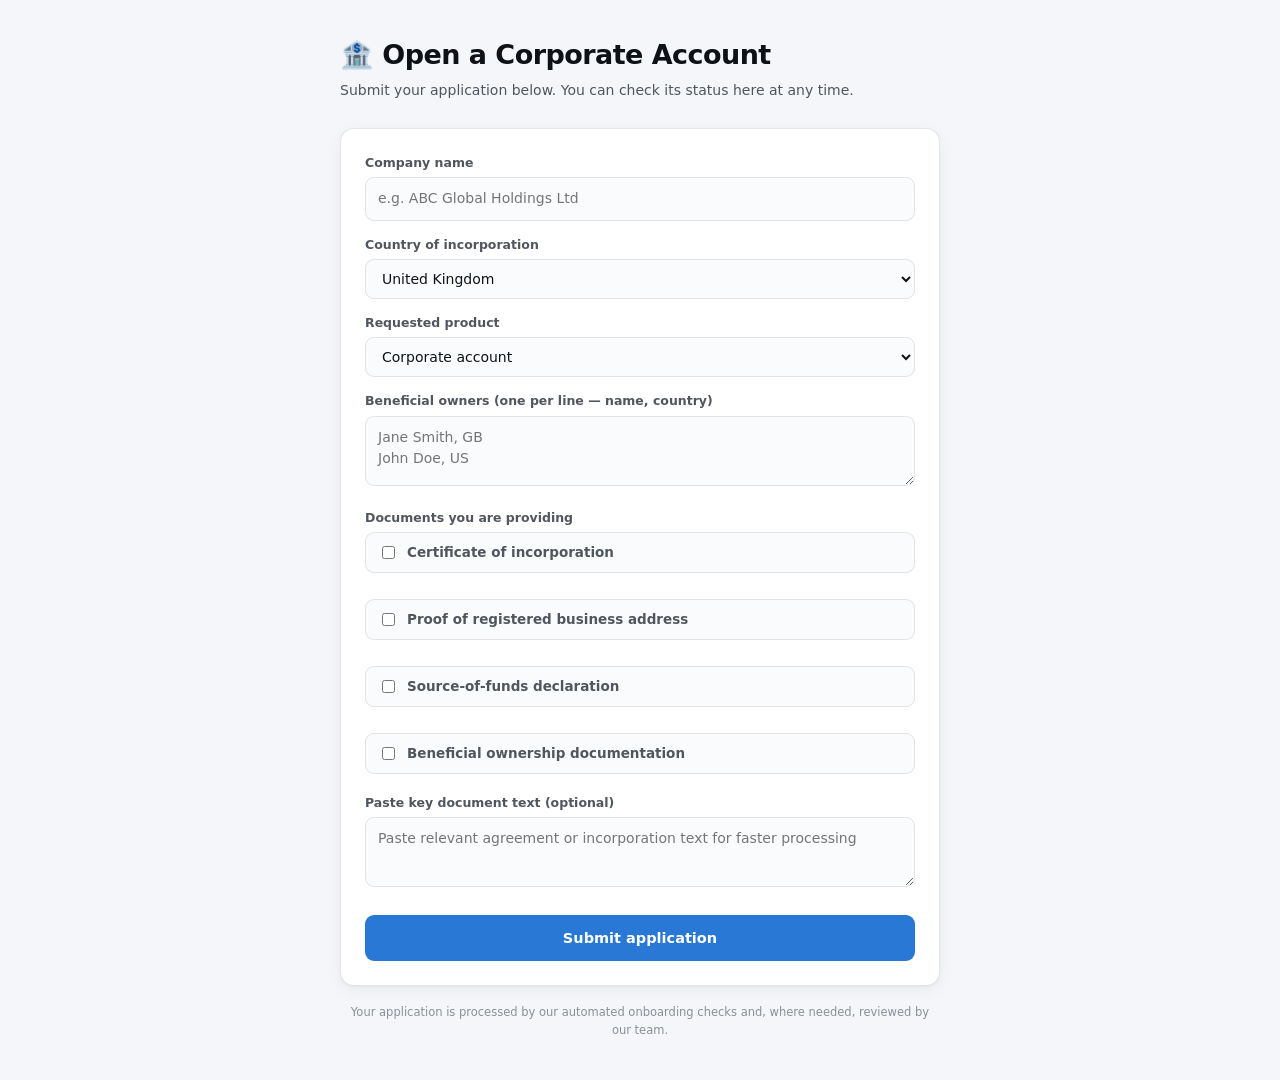
==== app/static/client/index.html @ 2878a498 "Login page for staff roles + client-facing intake portal Staff sign-in: - /login page with role pick" ====
<!doctype html>
<html lang="en">
<head>
<meta charset="utf-8">
<meta name="viewport" content="width=device-width, initial-scale=1">
<title>Open a Corporate Account</title>
<style>
  :root {
    color-scheme: light;
    --plane:#f4f6f9; --surface:#fff; --surface-2:#fafbfc;
    --ink:#0e1217; --ink-2:#51565e; --muted:#8a8f98;
    --grid:#e6e9ee; --hair:rgba(14,18,23,.10);
    --accent:#2a78d6; --accent-soft:#eaf2fc;
    --good:#0ca30c; --good-bg:rgba(12,163,12,.12);
    --warning:#d98a00; --warn-bg:rgba(217,138,0,.14);
    --critical:#d03b3b; --crit-bg:rgba(208,59,59,.12);
    --radius:14px; --shadow:0 1px 2px rgba(14,18,23,.04),0 4px 16px rgba(14,18,23,.05);
    --font:system-ui,-apple-system,"Segoe UI",Roboto,sans-serif;
  }
  @media (prefers-color-scheme:dark){:root:where(:not([data-theme="light"])){
    color-scheme:dark; --plane:#0c0e11; --surface:#16191d; --surface-2:#1b1f24;
    --ink:#f3f5f7; --ink-2:#b3b9c2; --muted:#7e848d; --grid:#262b31; --hair:rgba(255,255,255,.10);
    --accent:#3987e5; --accent-soft:#17273b;
    --good-bg:rgba(12,163,12,.20); --warn-bg:rgba(217,138,0,.20); --crit-bg:rgba(208,59,59,.20);
  }}
  *{box-sizing:border-box}
  body{margin:0;background:var(--plane);color:var(--ink);font-family:var(--font);line-height:1.55;-webkit-font-smoothing:antialiased}
  .wrap{max-width:640px;margin:0 auto;padding:34px 20px 40px}
  h1{font-size:clamp(21px,3vw,27px);font-weight:680;letter-spacing:-.02em;margin:0 0 4px}
  .sub{margin:0 0 26px;color:var(--ink-2);font-size:14px}
  .card{background:var(--surface);border:1px solid var(--hair);border-radius:var(--radius);box-shadow:var(--shadow);padding:24px;margin-bottom:18px}
  label{display:block;font-size:12.5px;font-weight:600;color:var(--ink-2);margin:14px 0 5px}
  label:first-child{margin-top:0}
  input[type=text],select,textarea{font:inherit;font-size:14px;width:100%;padding:10px 12px;border-radius:9px;border:1px solid var(--hair);background:var(--surface-2);color:var(--ink)}
  textarea{resize:vertical;min-height:70px}
  input:focus,select:focus,textarea:focus{outline:2px solid var(--accent);outline-offset:-1px}
  .docs{display:grid;gap:7px;margin-top:4px}
  .doc{display:flex;gap:9px;align-items:center;font-size:13.5px;color:var(--ink-2);border:1px solid var(--hair);border-radius:9px;padding:9px 12px;background:var(--surface-2);cursor:pointer}
  .doc input{accent-color:var(--accent)}
  button.pri{font:inherit;font-weight:600;font-size:14.5px;width:100%;margin-top:20px;padding:12px;border-radius:9px;border:none;background:var(--accent);color:#fff;cursor:pointer}
  button.pri:disabled{opacity:.5;cursor:default}
  .error{display:none;margin-top:14px;padding:10px 13px;border-radius:9px;background:var(--crit-bg);color:var(--critical);font-size:13px}

  /* status tracker */
  .steps{display:flex;gap:0;margin:20px 0 18px}
  .step{flex:1;text-align:center;position:relative;font-size:11.5px;color:var(--muted)}
  .step .dot{width:26px;height:26px;border-radius:50%;background:var(--surface-2);border:2px solid var(--grid);margin:0 auto 6px;display:flex;align-items:center;justify-content:center;font-size:12px}
  .step::before{content:"";position:absolute;top:13px;left:-50%;width:100%;height:2px;background:var(--grid);z-index:-1}
  .step:first-child::before{display:none}
  .step.done .dot{background:var(--accent);border-color:var(--accent);color:#fff}
  .step.done{color:var(--ink-2)}
  .step.now .dot{border-color:var(--accent);color:var(--accent);font-weight:700}
  .step.now{color:var(--accent);font-weight:600}
  .status-msg{border-radius:10px;padding:14px 16px;font-size:14px}
  .status-msg.under_review{background:var(--warn-bg);color:var(--warning)}
  .status-msg.approved{background:var(--good-bg);color:var(--good)}
  .status-msg.declined{background:var(--crit-bg);color:var(--critical)}
  .status-msg.additional_documents_needed,.status-msg.received{background:var(--accent-soft);color:var(--accent)}
  .outstanding{margin:14px 0 0;padding:0 0 0 4px;list-style:none}
  .outstanding li{font-size:13.5px;color:var(--ink-2);padding:6px 0;border-bottom:1px solid var(--grid)}
  .outstanding li::before{content:"📄 ";margin-right:4px}
  .meta{font-size:12px;color:var(--muted);margin-top:14px}
  .rowbtns{display:flex;gap:9px;margin-top:18px}
  .btn{font:inherit;font-size:13px;flex:1;padding:9px;border-radius:9px;border:1px solid var(--hair);background:var(--surface);color:var(--ink-2);cursor:pointer}
  .btn:hover{color:var(--ink)}
  footer{font-size:11.5px;color:var(--muted);text-align:center;margin-top:8px}
</style>
</head>
<body>
<div class="wrap">
  <h1>🏦 Open a Corporate Account</h1>
  <p class="sub">Submit your application below. You can check its status here at any time.</p>

  <!-- intake form -->
  <form class="card" id="intake">
    <label for="company">Company name</label>
    <input type="text" id="company" placeholder="e.g. ABC Global Holdings Ltd" required>

    <label for="jurisdiction">Country of incorporation</label>
    <select id="jurisdiction">
      <option value="GB">United Kingdom</option><option value="US">United States</option>
      <option value="IE">Ireland</option><option value="DE">Germany</option>
      <option value="FR">France</option><option value="KY">Cayman Islands</option>
      <option value="SG">Singapore</option><option value="CH">Switzerland</option>
    </select>

    <label for="product">Requested product</label>
    <select id="product">
      <option>Corporate account</option><option>Trading & custody</option>
      <option>FX & payments</option><option>Advisory mandate</option>
    </select>

    <label for="owners">Beneficial owners (one per line — name, country)</label>
    <textarea id="owners" placeholder="Jane Smith, GB&#10;John Doe, US"></textarea>

    <label>Documents you are providing</label>
    <div class="docs" id="docs">
      <label class="doc"><input type="checkbox" value="certificate_of_incorporation">Certificate of incorporation</label>
      <label class="doc"><input type="checkbox" value="proof_of_registered_address">Proof of registered business address</label>
      <label class="doc"><input type="checkbox" value="source_of_funds_declaration">Source-of-funds declaration</label>
      <label class="doc"><input type="checkbox" value="beneficial_ownership_evidence">Beneficial ownership documentation</label>
    </div>

    <label for="doctext">Paste key document text (optional)</label>
    <textarea id="doctext" placeholder="Paste relevant agreement or incorporation text for faster processing"></textarea>

    <button class="pri" id="submitBtn" type="submit">Submit application</button>
    <div class="error" id="error"></div>
  </form>

  <!-- status tracker (hidden until an application exists) -->
  <div class="card" id="statusCard" style="display:none">
    <h1 style="font-size:18px" id="stTitle">Application status</h1>
    <div class="steps" id="steps">
      <div class="step" data-s="received"><div class="dot">1</div>Received</div>
      <div class="step" data-s="screening"><div class="dot">2</div>Screening</div>
      <div class="step" data-s="review"><div class="dot">3</div>Review</div>
      <div class="step" data-s="decision"><div class="dot">4</div>Decision</div>
    </div>
    <div class="status-msg" id="stMsg"></div>
    <ul class="outstanding" id="stDocs"></ul>
    <div class="meta" id="stMeta"></div>
    <div class="rowbtns">
      <button class="btn" id="refreshBtn" type="button">↻ Check status</button>
      <button class="btn" id="newBtn" type="button">Start a new application</button>
    </div>
  </div>

  <footer>Your application is processed by our automated onboarding checks and, where needed, reviewed by our team.</footer>
</div>

<script>
(function () {
  const form = document.getElementById("intake");
  const statusCard = document.getElementById("statusCard");
  const errorEl = document.getElementById("error");
  const submitBtn = document.getElementById("submitBtn");

  const K_TOKEN = "client_token", K_APP = "client_app_id", K_CO = "client_company";

  function stepIndex(status) {
    // received=0 screening=1 review=2 decision=3
    if (status === "approved" || status === "declined") return 3;
    if (status === "under_review") return 2;
    return 1; // received / additional docs => screening stage
  }

  function renderStatus(view) {
    form.style.display = "none";
    statusCard.style.display = "block";
    document.getElementById("stTitle").textContent =
      "Application " + view.applicationId + " · " + view.company;
    const idx = stepIndex(view.status);
    document.querySelectorAll(".step").forEach((el, i) => {
      el.classList.toggle("done", i < idx || (i === 3 && idx === 3));
      el.classList.toggle("now", i === idx && idx < 3);
      if (i === 3 && idx === 3) el.querySelector(".dot").textContent = view.status === "approved" ? "✓" : "✕";
    });
    const msg = document.getElementById("stMsg");
    msg.className = "status-msg " + view.status;
    msg.textContent = view.message;
    const docs = document.getElementById("stDocs");
    docs.textContent = "";
    (view.outstandingDocuments || []).forEach((d) => {
      const li = document.createElement("li");
      li.textContent = d;
      docs.appendChild(li);
    });
    document.getElementById("stMeta").textContent =
      "Submitted " + new Date(view.submittedAt).toLocaleString() + " · " + view.product;
  }

  async function checkStatus() {
    const token = sessionStorage.getItem(K_TOKEN);
    const appId = sessionStorage.getItem(K_APP);
    if (!token || !appId) return false;
    try {
      const response = await fetch("/api/client/status/" + appId, {
        headers: { Authorization: "Bearer " + token },
      });
      if (!response.ok) return false;
      renderStatus(await response.json());
      return true;
    } catch (e) { return false; }
  }

  form.addEventListener("submit", async (event) => {
    event.preventDefault();
    errorEl.style.display = "none";
    submitBtn.disabled = true;
    const owners = document.getElementById("owners").value.trim().split("\n")
      .map((line) => line.trim()).filter(Boolean)
      .map((line) => {
        const [name, country] = line.split(",").map((s) => s.trim());
        return { name: name, country: country || "" };
      });
    const docs = Array.from(document.querySelectorAll("#docs input:checked")).map((el) => el.value);
    try {
      const response = await fetch("/api/client/apply", {
        method: "POST",
        headers: { "Content-Type": "application/json" },
        body: JSON.stringify({
          companyName: document.getElementById("company").value.trim(),
          jurisdiction: document.getElementById("jurisdiction").value,
          product: document.getElementById("product").value,
          beneficialOwners: owners,
          documentsProvided: docs,
          documentText: document.getElementById("doctext").value.trim() || null,
        }),
      });
      const data = await response.json();
      if (!response.ok) throw new Error(data.detail || "Submission failed");
      sessionStorage.setItem(K_TOKEN, data.accessToken);
      sessionStorage.setItem(K_APP, data.applicationId);
      sessionStorage.setItem(K_CO, data.company);
      delete data.accessToken;
      renderStatus(data);
    } catch (err) {
      errorEl.textContent = String(err.message || err);
      errorEl.style.display = "block";
    } finally {
      submitBtn.disabled = false;
    }
  });

  document.getElementById("refreshBtn").addEventListener("click", checkStatus);
  document.getElementById("newBtn").addEventListener("click", () => {
    sessionStorage.removeItem(K_TOKEN);
    sessionStorage.removeItem(K_APP);
    sessionStorage.removeItem(K_CO);
    statusCard.style.display = "none";
    form.style.display = "block";
    form.reset();
  });

  // Returning client: show their application status straight away.
  checkStatus();
})();
</script>
</body>
</html>
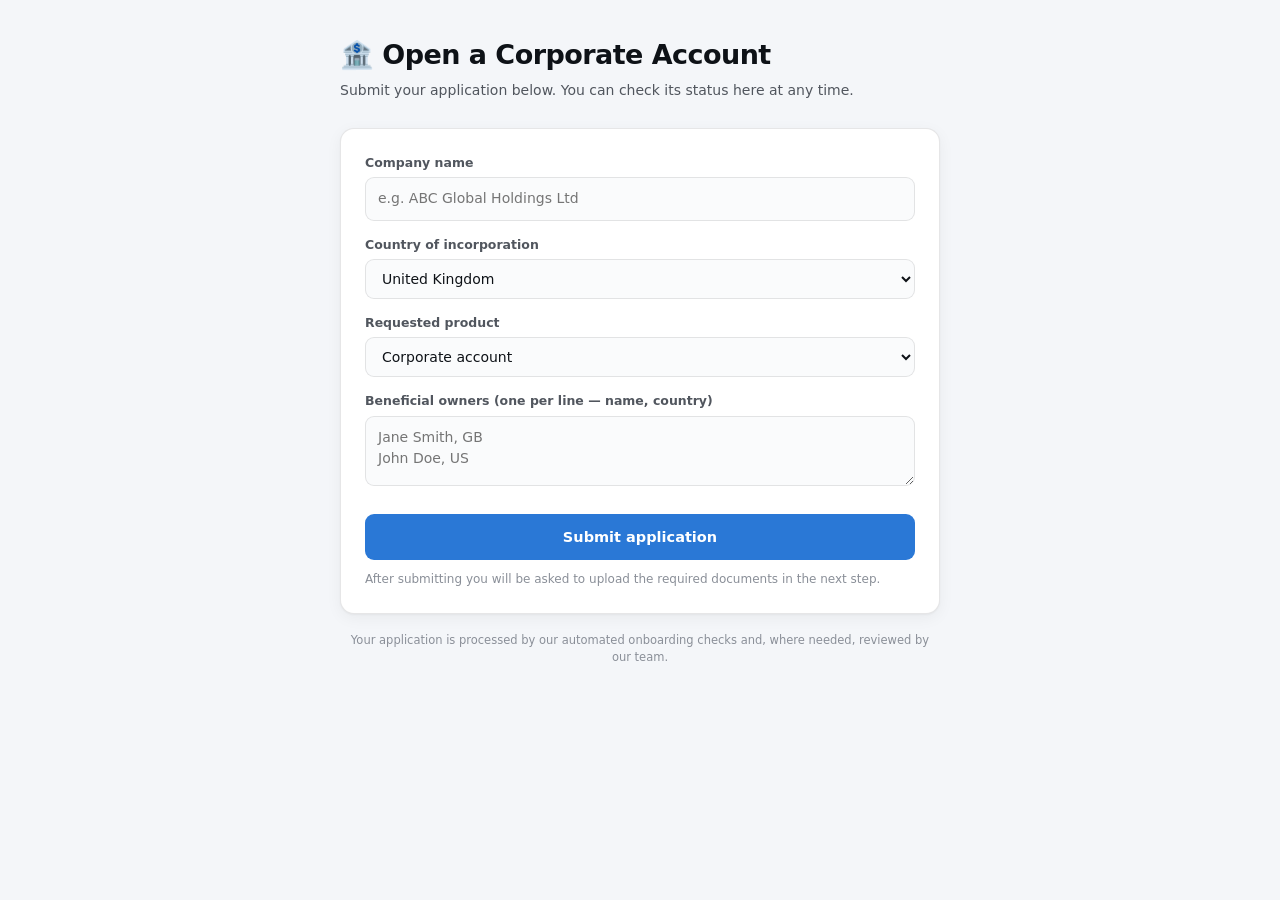
==== commit 6bde6d2d: "Client portal: document upload step + mandatory human approval - POST /api/client/documents/{applica" ====
--- a/app/static/client/index.html
+++ b/app/static/client/index.html
@@ -34,9 +34,6 @@
   input[type=text],select,textarea{font:inherit;font-size:14px;width:100%;padding:10px 12px;border-radius:9px;border:1px solid var(--hair);background:var(--surface-2);color:var(--ink)}
   textarea{resize:vertical;min-height:70px}
   input:focus,select:focus,textarea:focus{outline:2px solid var(--accent);outline-offset:-1px}
-  .docs{display:grid;gap:7px;margin-top:4px}
-  .doc{display:flex;gap:9px;align-items:center;font-size:13.5px;color:var(--ink-2);border:1px solid var(--hair);border-radius:9px;padding:9px 12px;background:var(--surface-2);cursor:pointer}
-  .doc input{accent-color:var(--accent)}
   button.pri{font:inherit;font-weight:600;font-size:14.5px;width:100%;margin-top:20px;padding:12px;border-radius:9px;border:none;background:var(--accent);color:#fff;cursor:pointer}
   button.pri:disabled{opacity:.5;cursor:default}
   .error{display:none;margin-top:14px;padding:10px 13px;border-radius:9px;background:var(--crit-bg);color:var(--critical);font-size:13px}
@@ -57,8 +54,12 @@
   .status-msg.declined{background:var(--crit-bg);color:var(--critical)}
   .status-msg.additional_documents_needed,.status-msg.received{background:var(--accent-soft);color:var(--accent)}
   .outstanding{margin:14px 0 0;padding:0 0 0 4px;list-style:none}
-  .outstanding li{font-size:13.5px;color:var(--ink-2);padding:6px 0;border-bottom:1px solid var(--grid)}
-  .outstanding li::before{content:"📄 ";margin-right:4px}
+  .outstanding li{font-size:13.5px;color:var(--ink-2);padding:8px 0;border-bottom:1px solid var(--grid);display:flex;flex-wrap:wrap;gap:8px;align-items:center;justify-content:space-between}
+  .outstanding li::before{content:"📄";margin-right:2px}
+  .outstanding .doclabel{flex:1;min-width:180px}
+  .outstanding input[type=file]{font-size:12px;color:var(--muted);max-width:230px}
+  button.upl{font:inherit;font-weight:600;font-size:13.5px;width:100%;margin-top:14px;padding:10px;border-radius:9px;border:none;background:var(--accent);color:#fff;cursor:pointer;display:none}
+  button.upl:disabled{opacity:.5;cursor:default}
   .meta{font-size:12px;color:var(--muted);margin-top:14px}
   .rowbtns{display:flex;gap:9px;margin-top:18px}
   .btn{font:inherit;font-size:13px;flex:1;padding:9px;border-radius:9px;border:1px solid var(--hair);background:var(--surface);color:var(--ink-2);cursor:pointer}
@@ -93,18 +94,8 @@
     <label for="owners">Beneficial owners (one per line — name, country)</label>
     <textarea id="owners" placeholder="Jane Smith, GB&#10;John Doe, US"></textarea>
 
-    <label>Documents you are providing</label>
-    <div class="docs" id="docs">
-      <label class="doc"><input type="checkbox" value="certificate_of_incorporation">Certificate of incorporation</label>
-      <label class="doc"><input type="checkbox" value="proof_of_registered_address">Proof of registered business address</label>
-      <label class="doc"><input type="checkbox" value="source_of_funds_declaration">Source-of-funds declaration</label>
-      <label class="doc"><input type="checkbox" value="beneficial_ownership_evidence">Beneficial ownership documentation</label>
-    </div>
-
-    <label for="doctext">Paste key document text (optional)</label>
-    <textarea id="doctext" placeholder="Paste relevant agreement or incorporation text for faster processing"></textarea>
-
     <button class="pri" id="submitBtn" type="submit">Submit application</button>
+    <div class="meta" style="margin-top:10px">After submitting you will be asked to upload the required documents in the next step.</div>
     <div class="error" id="error"></div>
   </form>
 
@@ -112,13 +103,15 @@
   <div class="card" id="statusCard" style="display:none">
     <h1 style="font-size:18px" id="stTitle">Application status</h1>
     <div class="steps" id="steps">
-      <div class="step" data-s="received"><div class="dot">1</div>Received</div>
-      <div class="step" data-s="screening"><div class="dot">2</div>Screening</div>
-      <div class="step" data-s="review"><div class="dot">3</div>Review</div>
-      <div class="step" data-s="decision"><div class="dot">4</div>Decision</div>
+      <div class="step" data-s="received"><div class="dot">1</div><span class="lb">Received</span></div>
+      <div class="step" data-s="screening"><div class="dot">2</div><span class="lb">Screening</span></div>
+      <div class="step" data-s="review"><div class="dot">3</div><span class="lb">Review</span></div>
+      <div class="step" data-s="decision"><div class="dot">4</div><span class="lb">Decision</span></div>
     </div>
     <div class="status-msg" id="stMsg"></div>
     <ul class="outstanding" id="stDocs"></ul>
+    <button class="upl" id="uploadBtn" type="button">Submit documents</button>
+    <div class="error" id="uplError"></div>
     <div class="meta" id="stMeta"></div>
     <div class="rowbtns">
       <button class="btn" id="refreshBtn" type="button">↻ Check status</button>
@@ -156,16 +149,30 @@
       el.classList.toggle("now", i === idx && idx < 3);
       if (i === 3 && idx === 3) el.querySelector(".dot").textContent = view.status === "approved" ? "✓" : "✕";
     });
+    // Stage 2 is "Screening" once the file is complete, but while we are
+    // waiting on the client it is really the documents stage — label it so.
+    document.querySelector('.step[data-s="screening"] .lb').textContent =
+      view.status === "additional_documents_needed" ? "Documents" : "Screening";
     const msg = document.getElementById("stMsg");
     msg.className = "status-msg " + view.status;
     msg.textContent = view.message;
     const docs = document.getElementById("stDocs");
     docs.textContent = "";
-    (view.outstandingDocuments || []).forEach((d) => {
+    const outstanding = view.outstandingDocuments || [];
+    outstanding.forEach((d) => {
       const li = document.createElement("li");
-      li.textContent = d;
+      const label = document.createElement("span");
+      label.className = "doclabel";
+      label.textContent = d.label || d;
+      const input = document.createElement("input");
+      input.type = "file";
+      input.dataset.doc = d.key || "";
+      li.appendChild(label);
+      li.appendChild(input);
       docs.appendChild(li);
     });
+    document.getElementById("uploadBtn").style.display = outstanding.length ? "block" : "none";
+    document.getElementById("uplError").style.display = "none";
     document.getElementById("stMeta").textContent =
       "Submitted " + new Date(view.submittedAt).toLocaleString() + " · " + view.product;
   }
@@ -194,8 +201,9 @@
         const [name, country] = line.split(",").map((s) => s.trim());
         return { name: name, country: country || "" };
       });
-    const docs = Array.from(document.querySelectorAll("#docs input:checked")).map((el) => el.value);
     try {
+      // Step 1 registers the application; documents are uploaded in step 2
+      // (the status screen), so screening reflects what was actually filed.
       const response = await fetch("/api/client/apply", {
         method: "POST",
         headers: { "Content-Type": "application/json" },
@@ -204,8 +212,7 @@
           jurisdiction: document.getElementById("jurisdiction").value,
           product: document.getElementById("product").value,
           beneficialOwners: owners,
-          documentsProvided: docs,
-          documentText: document.getElementById("doctext").value.trim() || null,
+          documentsProvided: [],
         }),
       });
       const data = await response.json();
@@ -223,6 +230,42 @@
     }
   });
 
+  document.getElementById("uploadBtn").addEventListener("click", async () => {
+    const btn = document.getElementById("uploadBtn");
+    const errEl = document.getElementById("uplError");
+    errEl.style.display = "none";
+    const token = sessionStorage.getItem(K_TOKEN);
+    const appId = sessionStorage.getItem(K_APP);
+    const inputs = Array.from(document.querySelectorAll("#stDocs input[type=file]"))
+      .filter((el) => el.files && el.files.length);
+    if (!inputs.length) {
+      errEl.textContent = "Choose at least one file to submit.";
+      errEl.style.display = "block";
+      return;
+    }
+    const data = new FormData();
+    inputs.forEach((el) => {
+      data.append("files", el.files[0]);
+      data.append("docTypes", el.dataset.doc);
+    });
+    btn.disabled = true;
+    try {
+      const response = await fetch("/api/client/documents/" + appId, {
+        method: "POST",
+        headers: token ? { Authorization: "Bearer " + token } : {},
+        body: data,
+      });
+      const view = await response.json();
+      if (!response.ok) throw new Error(view.detail || "Upload failed");
+      renderStatus(view);
+    } catch (err) {
+      errEl.textContent = String(err.message || err);
+      errEl.style.display = "block";
+    } finally {
+      btn.disabled = false;
+    }
+  });
+
   document.getElementById("refreshBtn").addEventListener("click", checkStatus);
   document.getElementById("newBtn").addEventListener("click", () => {
     sessionStorage.removeItem(K_TOKEN);
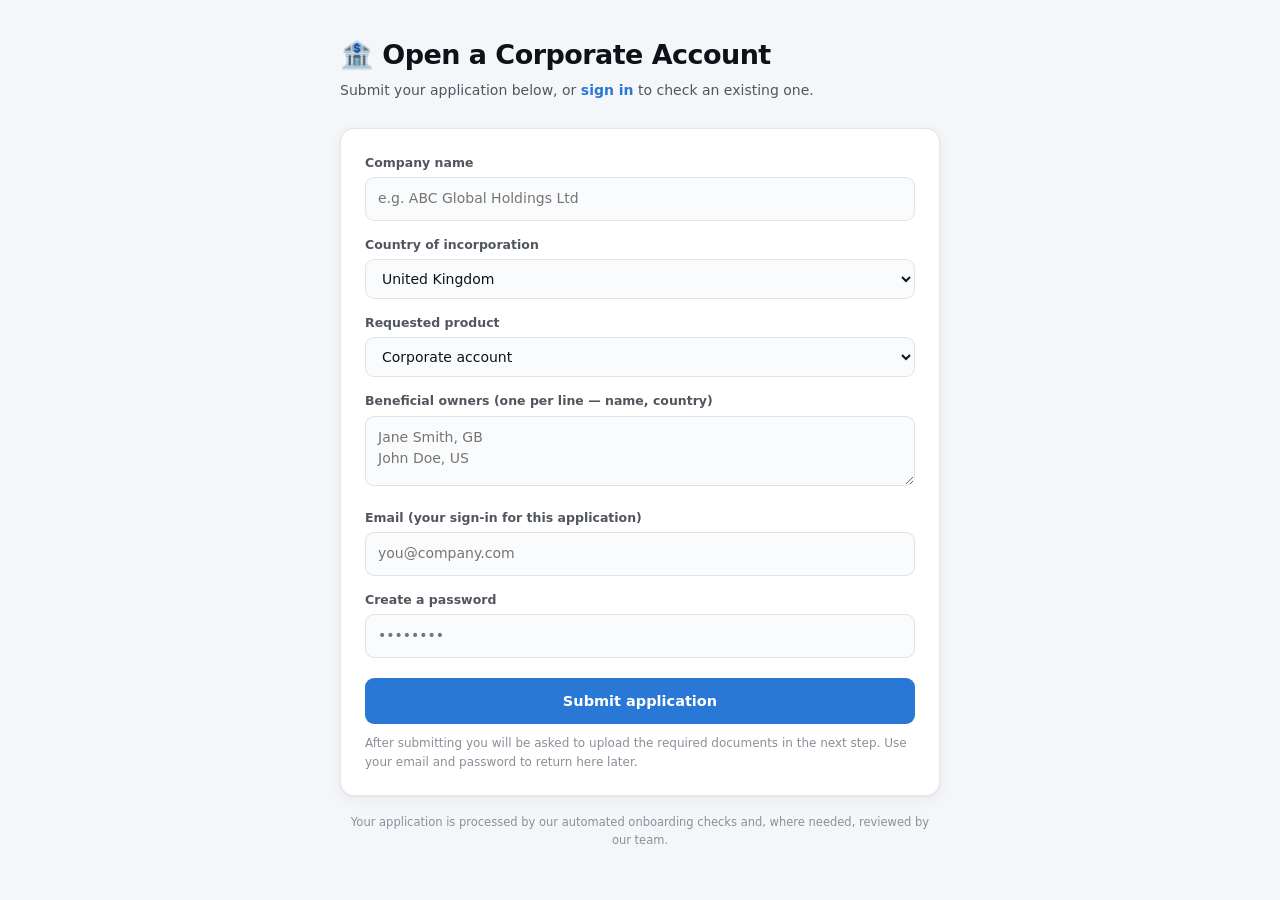
==== commit f23d6afe: "Reviewer page session auth + view-only gate; bundled Phase 6 work Reviewer UI (this session): - Wire" ====
--- a/app/static/client/index.html
+++ b/app/static/client/index.html
@@ -31,7 +31,7 @@
   .card{background:var(--surface);border:1px solid var(--hair);border-radius:var(--radius);box-shadow:var(--shadow);padding:24px;margin-bottom:18px}
   label{display:block;font-size:12.5px;font-weight:600;color:var(--ink-2);margin:14px 0 5px}
   label:first-child{margin-top:0}
-  input[type=text],select,textarea{font:inherit;font-size:14px;width:100%;padding:10px 12px;border-radius:9px;border:1px solid var(--hair);background:var(--surface-2);color:var(--ink)}
+  input[type=text],input[type=email],input[type=password],select,textarea{font:inherit;font-size:14px;width:100%;padding:10px 12px;border-radius:9px;border:1px solid var(--hair);background:var(--surface-2);color:var(--ink)}
   textarea{resize:vertical;min-height:70px}
   input:focus,select:focus,textarea:focus{outline:2px solid var(--accent);outline-offset:-1px}
   button.pri{font:inherit;font-weight:600;font-size:14.5px;width:100%;margin-top:20px;padding:12px;border-radius:9px;border:none;background:var(--accent);color:#fff;cursor:pointer}
@@ -70,7 +70,7 @@
 <body>
 <div class="wrap">
   <h1>🏦 Open a Corporate Account</h1>
-  <p class="sub">Submit your application below. You can check its status here at any time.</p>
+  <p class="sub">Submit your application below, or <a href="/client/login" style="color:var(--accent);font-weight:600;text-decoration:none">sign in</a> to check an existing one.</p>
 
   <!-- intake form -->
   <form class="card" id="intake">
@@ -94,8 +94,14 @@
     <label for="owners">Beneficial owners (one per line — name, country)</label>
     <textarea id="owners" placeholder="Jane Smith, GB&#10;John Doe, US"></textarea>
 
+    <label for="email">Email (your sign-in for this application)</label>
+    <input type="email" id="email" placeholder="you@company.com" required autocomplete="email">
+
+    <label for="password">Create a password</label>
+    <input type="password" id="password" placeholder="&bull;&bull;&bull;&bull;&bull;&bull;&bull;&bull;" required minlength="8" autocomplete="new-password">
+
     <button class="pri" id="submitBtn" type="submit">Submit application</button>
-    <div class="meta" style="margin-top:10px">After submitting you will be asked to upload the required documents in the next step.</div>
+    <div class="meta" style="margin-top:10px">After submitting you will be asked to upload the required documents in the next step. Use your email and password to return here later.</div>
     <div class="error" id="error"></div>
   </form>
 
@@ -213,6 +219,8 @@
           product: document.getElementById("product").value,
           beneficialOwners: owners,
           documentsProvided: [],
+          email: document.getElementById("email").value.trim(),
+          password: document.getElementById("password").value,
         }),
       });
       const data = await response.json();
